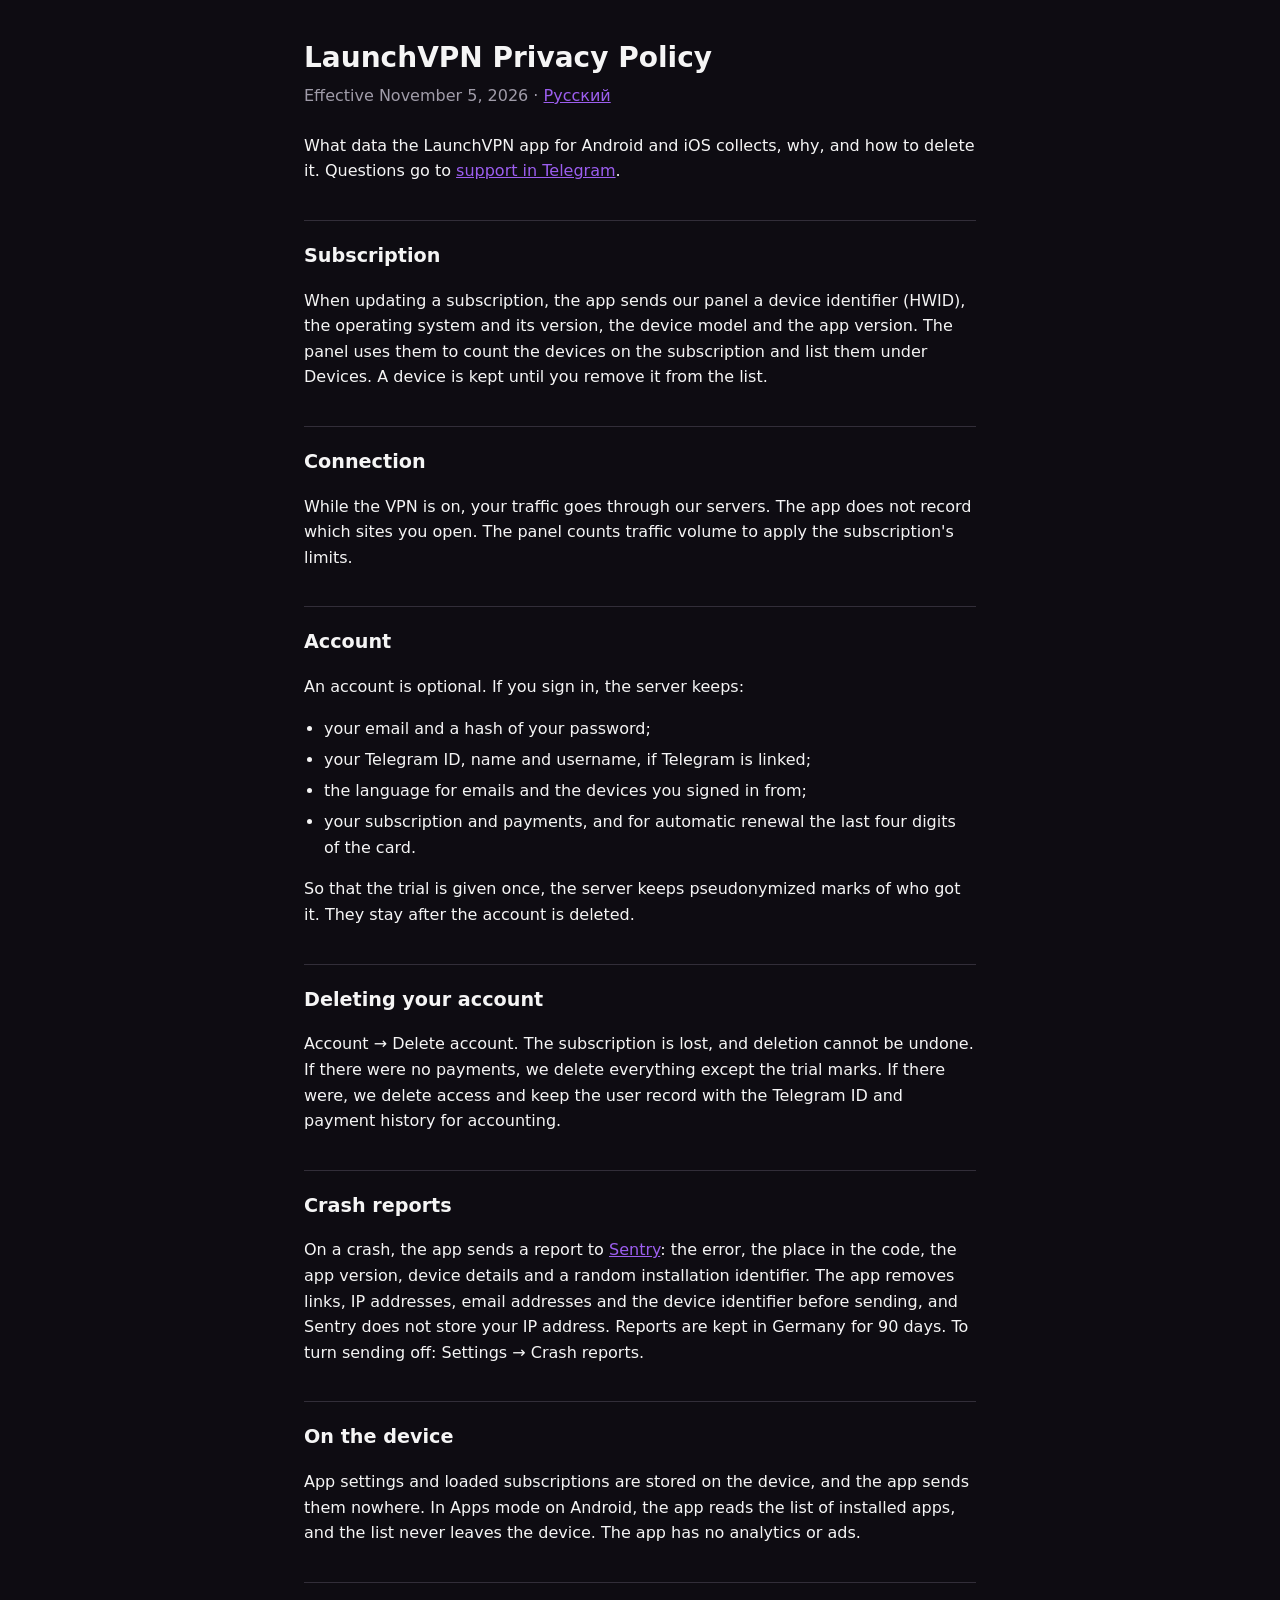
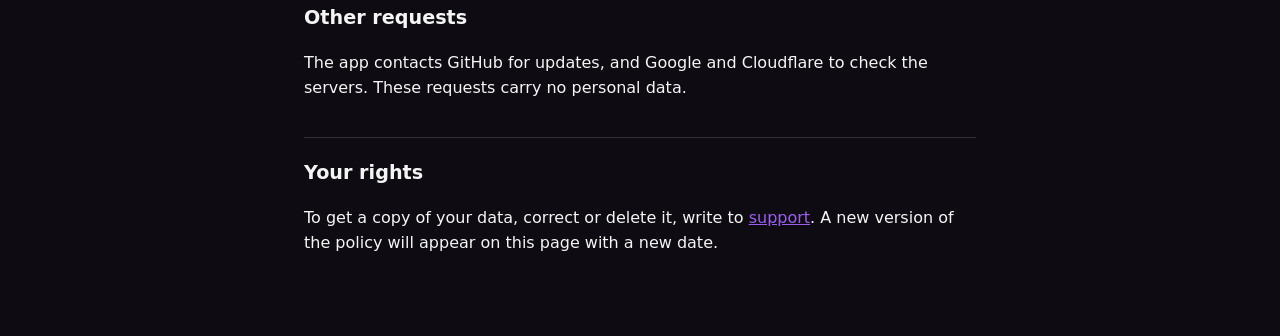
==== privacy/index.html @ 5287c762 "docs(privacy): say subscriptions stay on the device, not only there" ====
<!doctype html>
<html lang="en">
<head>
  <meta charset="utf-8">
  <meta name="viewport" content="width=device-width, initial-scale=1">
  <title>LaunchVPN Privacy Policy</title>
  <link rel="stylesheet" href="style.css">
  <link rel="alternate" hreflang="ru" href="ru/">
</head>
<body>
<main>
  <h1>LaunchVPN Privacy Policy</h1>
  <p class="meta">Effective November 5, 2026 · <a href="ru/" hreflang="ru">Русский</a></p>

  <p>What data the LaunchVPN app for Android and iOS collects, why, and how to
  delete it. Questions go to <a href="https://t.me/launchbotsupport">support in
  Telegram</a>.</p>

  <h2>Subscription</h2>
  <p>When updating a subscription, the app sends our panel a device identifier
  (HWID), the operating system and its version, the device model and the app
  version. The panel uses them to count the devices on the subscription and
  list them under Devices. A device is kept until you remove it from the
  list.</p>

  <h2>Connection</h2>
  <p>While the VPN is on, your traffic goes through our servers. The app does
  not record which sites you open. The panel counts traffic volume to apply
  the subscription's limits.</p>

  <h2>Account</h2>
  <p>An account is optional. If you sign in, the server keeps:</p>
  <ul>
    <li>your email and a hash of your password;</li>
    <li>your Telegram ID, name and username, if Telegram is linked;</li>
    <li>the language for emails and the devices you signed in from;</li>
    <li>your subscription and payments, and for automatic renewal the last
    four digits of the card.</li>
  </ul>
  <p>So that the trial is given once, the server keeps pseudonymized marks of
  who got it. They stay after the account is deleted.</p>

  <h2>Deleting your account</h2>
  <p>Account → Delete account. The subscription is lost, and deletion cannot
  be undone. If there were no payments, we delete everything except the trial
  marks. If there were, we delete access and keep the user record with the
  Telegram ID and payment history for accounting.</p>

  <h2>Crash reports</h2>
  <p>On a crash, the app sends a report to
  <a href="https://sentry.io/privacy/">Sentry</a>: the error, the place in the
  code, the app version, device details and a random installation identifier.
  The app removes links, IP addresses, email addresses and the device
  identifier before sending, and Sentry does not store your IP address.
  Reports are kept in Germany for 90 days. To turn sending off: Settings →
  Crash reports.</p>

  <h2>On the device</h2>
  <p>App settings and loaded subscriptions are stored on the device, and the
  app sends them nowhere. In Apps mode on
  Android, the app reads the list of installed apps, and the list never leaves
  the device. The app has no analytics or ads.</p>

  <h2>Other requests</h2>
  <p>The app contacts GitHub for updates, and Google and Cloudflare to check
  the servers. These requests carry no personal data.</p>

  <h2>Your rights</h2>
  <p>To get a copy of your data, correct or delete it, write to
  <a href="https://t.me/launchbotsupport">support</a>. A new version of the
  policy will appear on this page with a new date.</p>
</main>
</body>
</html>
---- privacy/style.css ----
/* The App's dark palette, lib/brand/theme.dart. */
:root {
  color-scheme: dark;
  --bg: #0e0c12;
  --surface: #18161d;
  --line: #322e39;
  --ink: #f5f5f5;
  --muted: #a09ca9;
  --accent: #9c5eef;
}

body {
  margin: 0;
  background: var(--bg);
  color: var(--ink);
  font: 16px/1.6 system-ui, -apple-system, "Segoe UI", Roboto, sans-serif;
}

main {
  max-width: 42rem;
  margin: 0 auto;
  padding: 2.5rem 1.25rem 4rem;
}

h1 {
  font-size: 1.75rem;
  line-height: 1.25;
  margin: 0 0 0.5rem;
}

h2 {
  font-size: 1.2rem;
  margin: 2.25rem 0 0.5rem;
  padding-top: 1.25rem;
  border-top: 1px solid var(--line);
}

a {
  color: var(--accent);
}

.meta {
  color: var(--muted);
  margin: 0 0 1.5rem;
}

ul {
  padding-left: 1.25rem;
}

li + li {
  margin-top: 0.35rem;
}
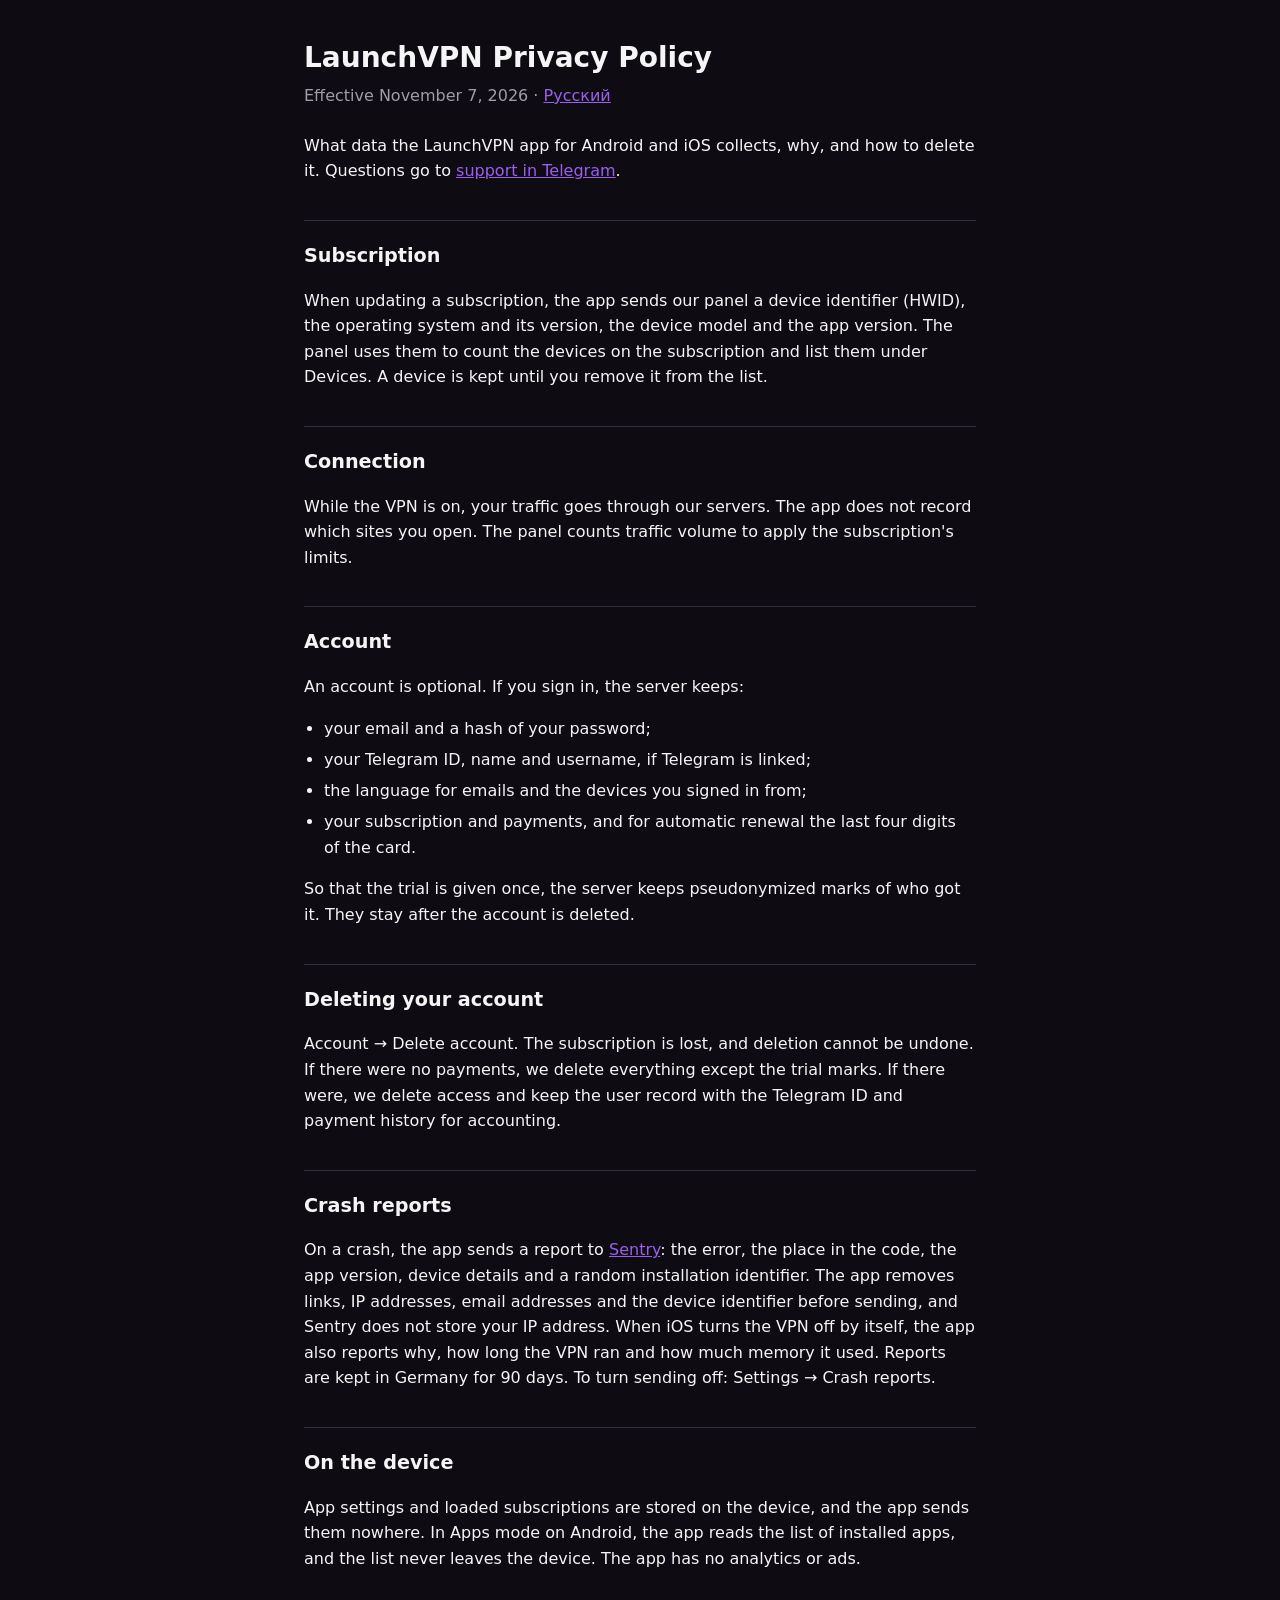
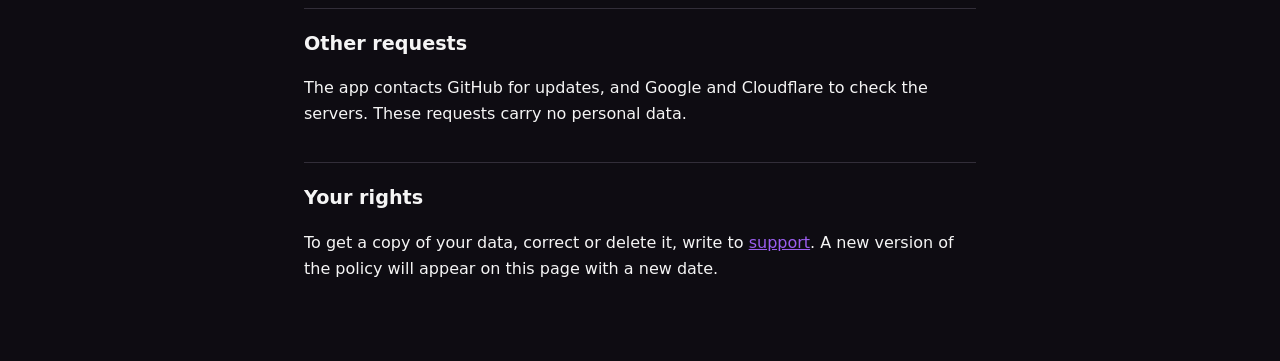
==== commit 1cfdc1b3: "feat(ios): Sentry learns why iOS stopped the VPN (LVPN-70) The tunnel extension keeps a record of ea" ====
--- a/privacy/index.html
+++ b/privacy/index.html
@@ -10,7 +10,7 @@
 <body>
 <main>
   <h1>LaunchVPN Privacy Policy</h1>
-  <p class="meta">Effective November 5, 2026 · <a href="ru/" hreflang="ru">Русский</a></p>
+  <p class="meta">Effective November 7, 2026 · <a href="ru/" hreflang="ru">Русский</a></p>
 
   <p>What data the LaunchVPN app for Android and iOS collects, why, and how to
   delete it. Questions go to <a href="https://t.me/launchbotsupport">support in
@@ -52,7 +52,8 @@
   code, the app version, device details and a random installation identifier.
   The app removes links, IP addresses, email addresses and the device
   identifier before sending, and Sentry does not store your IP address.
-  Reports are kept in Germany for 90 days. To turn sending off: Settings →
+  When iOS turns the VPN off by itself, the app also reports why, how long the
+  VPN ran and how much memory it used. Reports are kept in Germany for 90 days. To turn sending off: Settings →
   Crash reports.</p>
 
   <h2>On the device</h2>
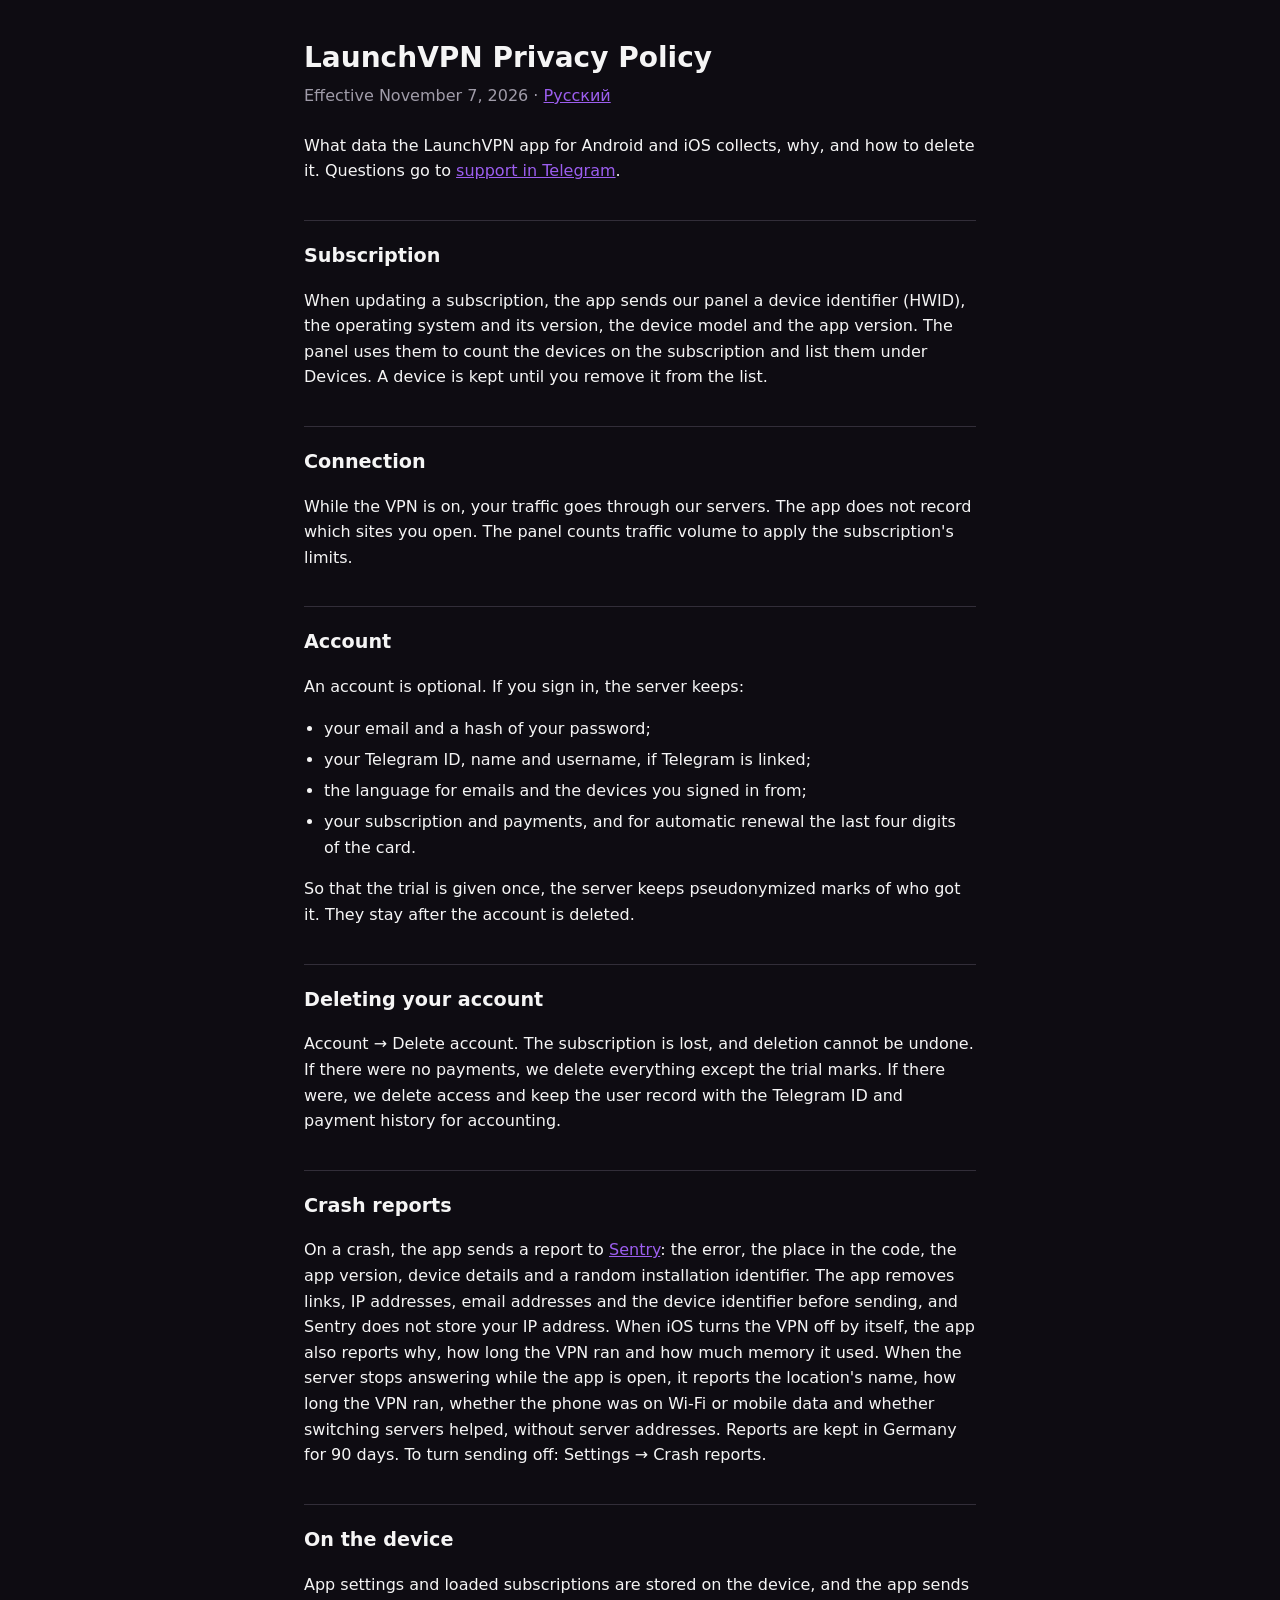
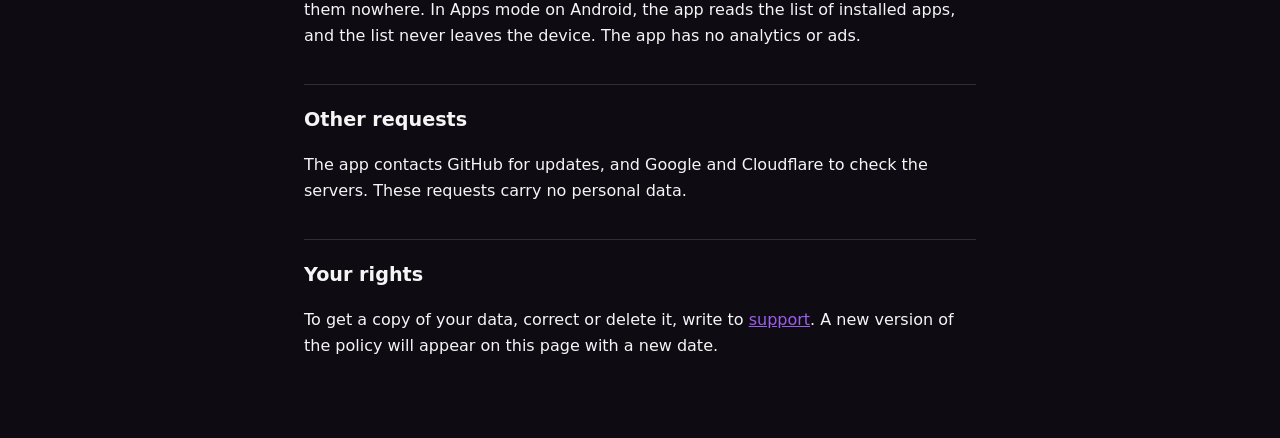
==== commit fc5f252c: "feat(home): connected only once a check gets through the tunnel (LVPN-71) «Подключено» meant only th" ====
--- a/privacy/index.html
+++ b/privacy/index.html
@@ -53,8 +53,11 @@
   The app removes links, IP addresses, email addresses and the device
   identifier before sending, and Sentry does not store your IP address.
   When iOS turns the VPN off by itself, the app also reports why, how long the
-  VPN ran and how much memory it used. Reports are kept in Germany for 90 days. To turn sending off: Settings →
-  Crash reports.</p>
+  VPN ran and how much memory it used. When the server stops answering while
+  the app is open, it reports the location's name, how long the VPN ran,
+  whether the phone was on Wi-Fi or mobile data and whether switching servers
+  helped, without server addresses. Reports are kept in Germany for 90 days.
+  To turn sending off: Settings → Crash reports.</p>
 
   <h2>On the device</h2>
   <p>App settings and loaded subscriptions are stored on the device, and the
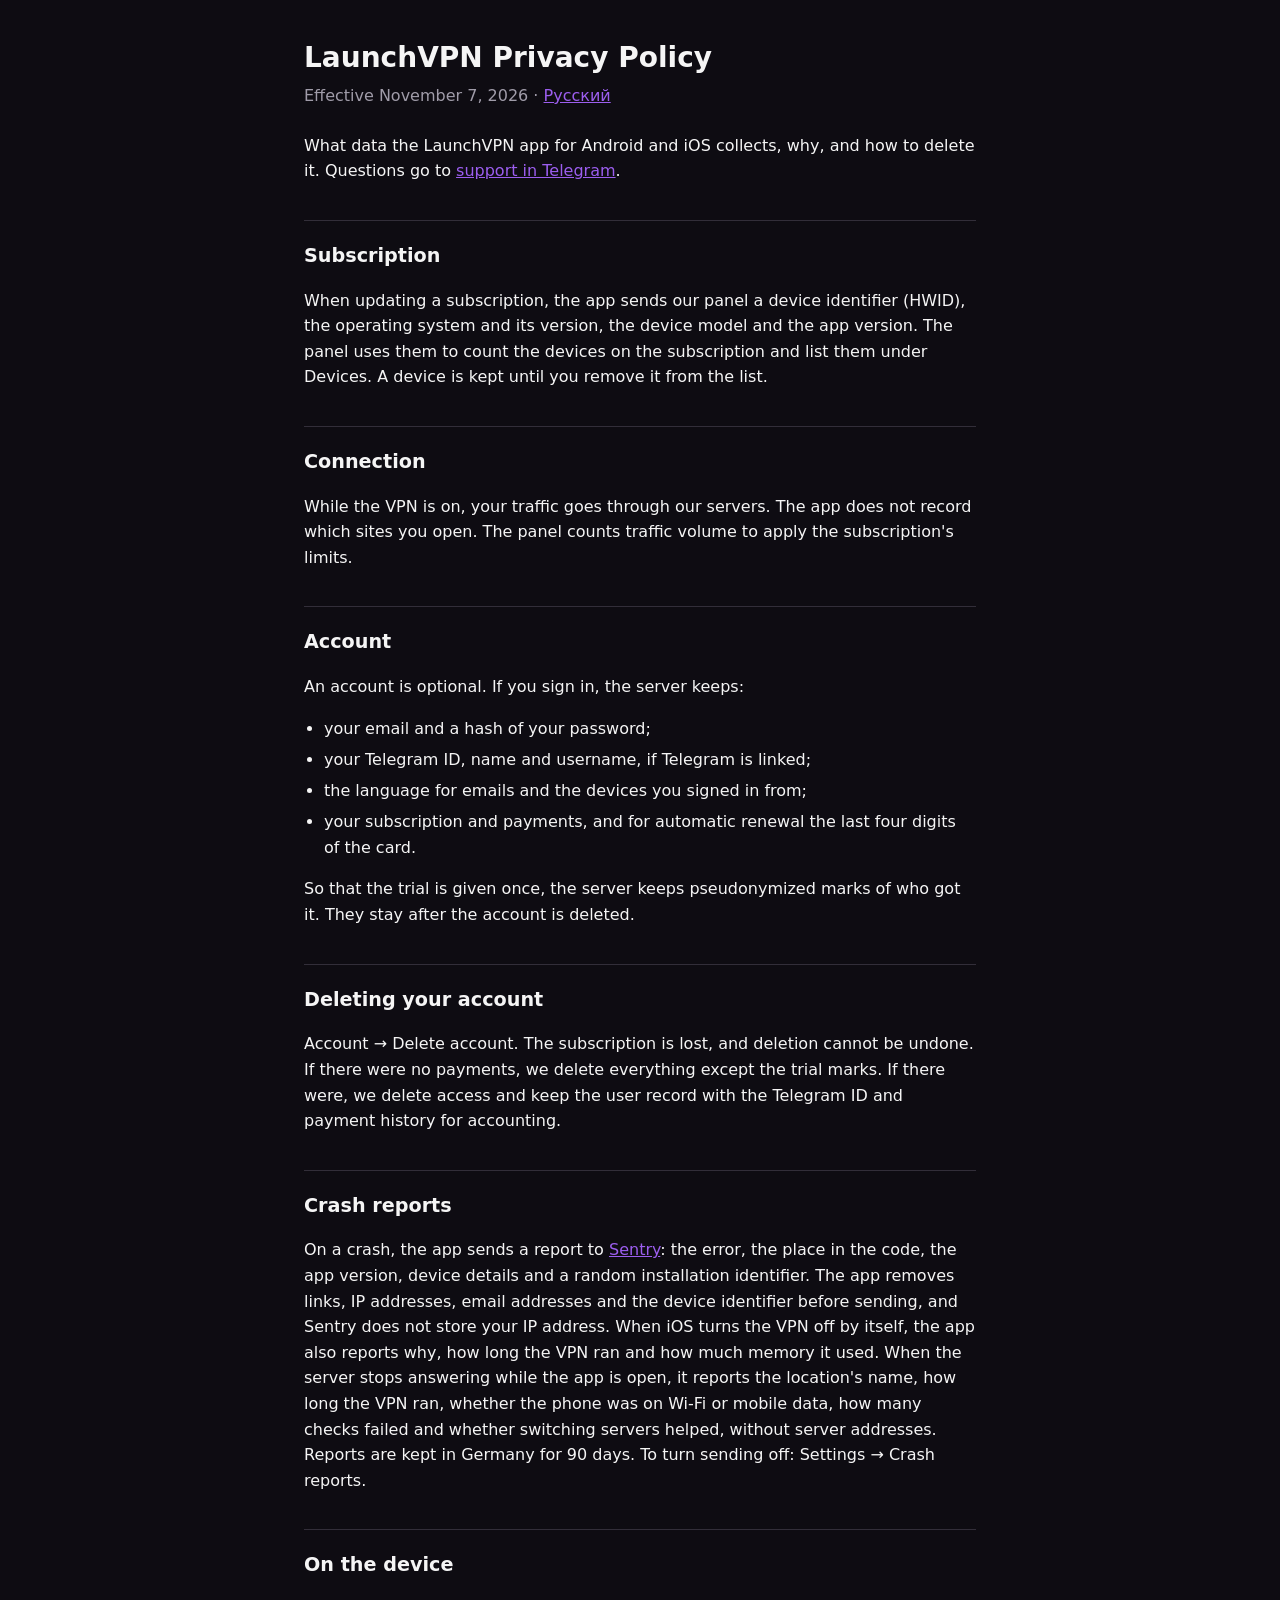
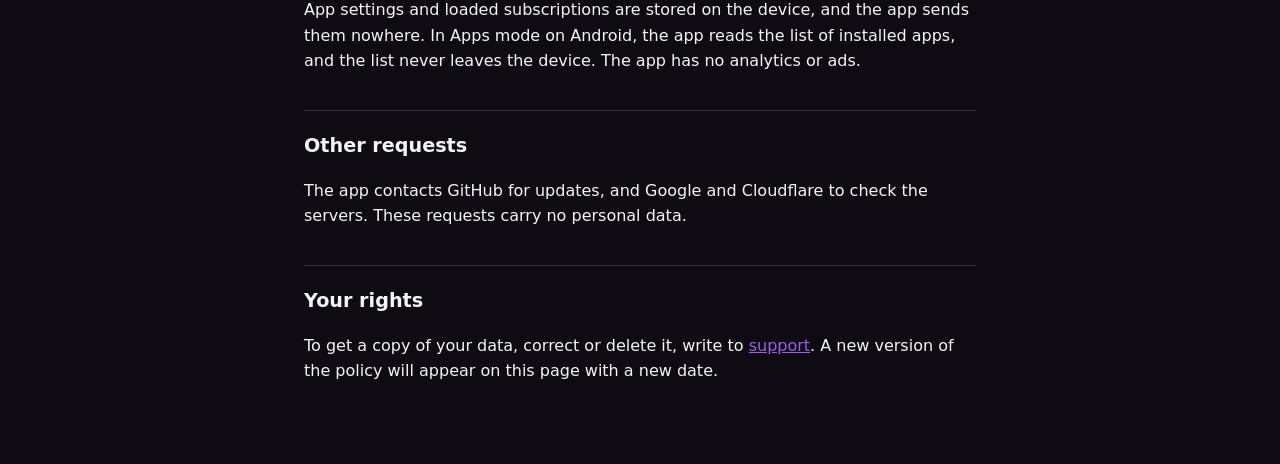
==== commit d4590816: "fix(connect): the connection check counts only failures seconds apart Review of LVPN-71 found these:" ====
--- a/privacy/index.html
+++ b/privacy/index.html
@@ -55,8 +55,8 @@
   When iOS turns the VPN off by itself, the app also reports why, how long the
   VPN ran and how much memory it used. When the server stops answering while
   the app is open, it reports the location's name, how long the VPN ran,
-  whether the phone was on Wi-Fi or mobile data and whether switching servers
-  helped, without server addresses. Reports are kept in Germany for 90 days.
+  whether the phone was on Wi-Fi or mobile data, how many checks failed and
+  whether switching servers helped, without server addresses. Reports are kept in Germany for 90 days.
   To turn sending off: Settings → Crash reports.</p>
 
   <h2>On the device</h2>
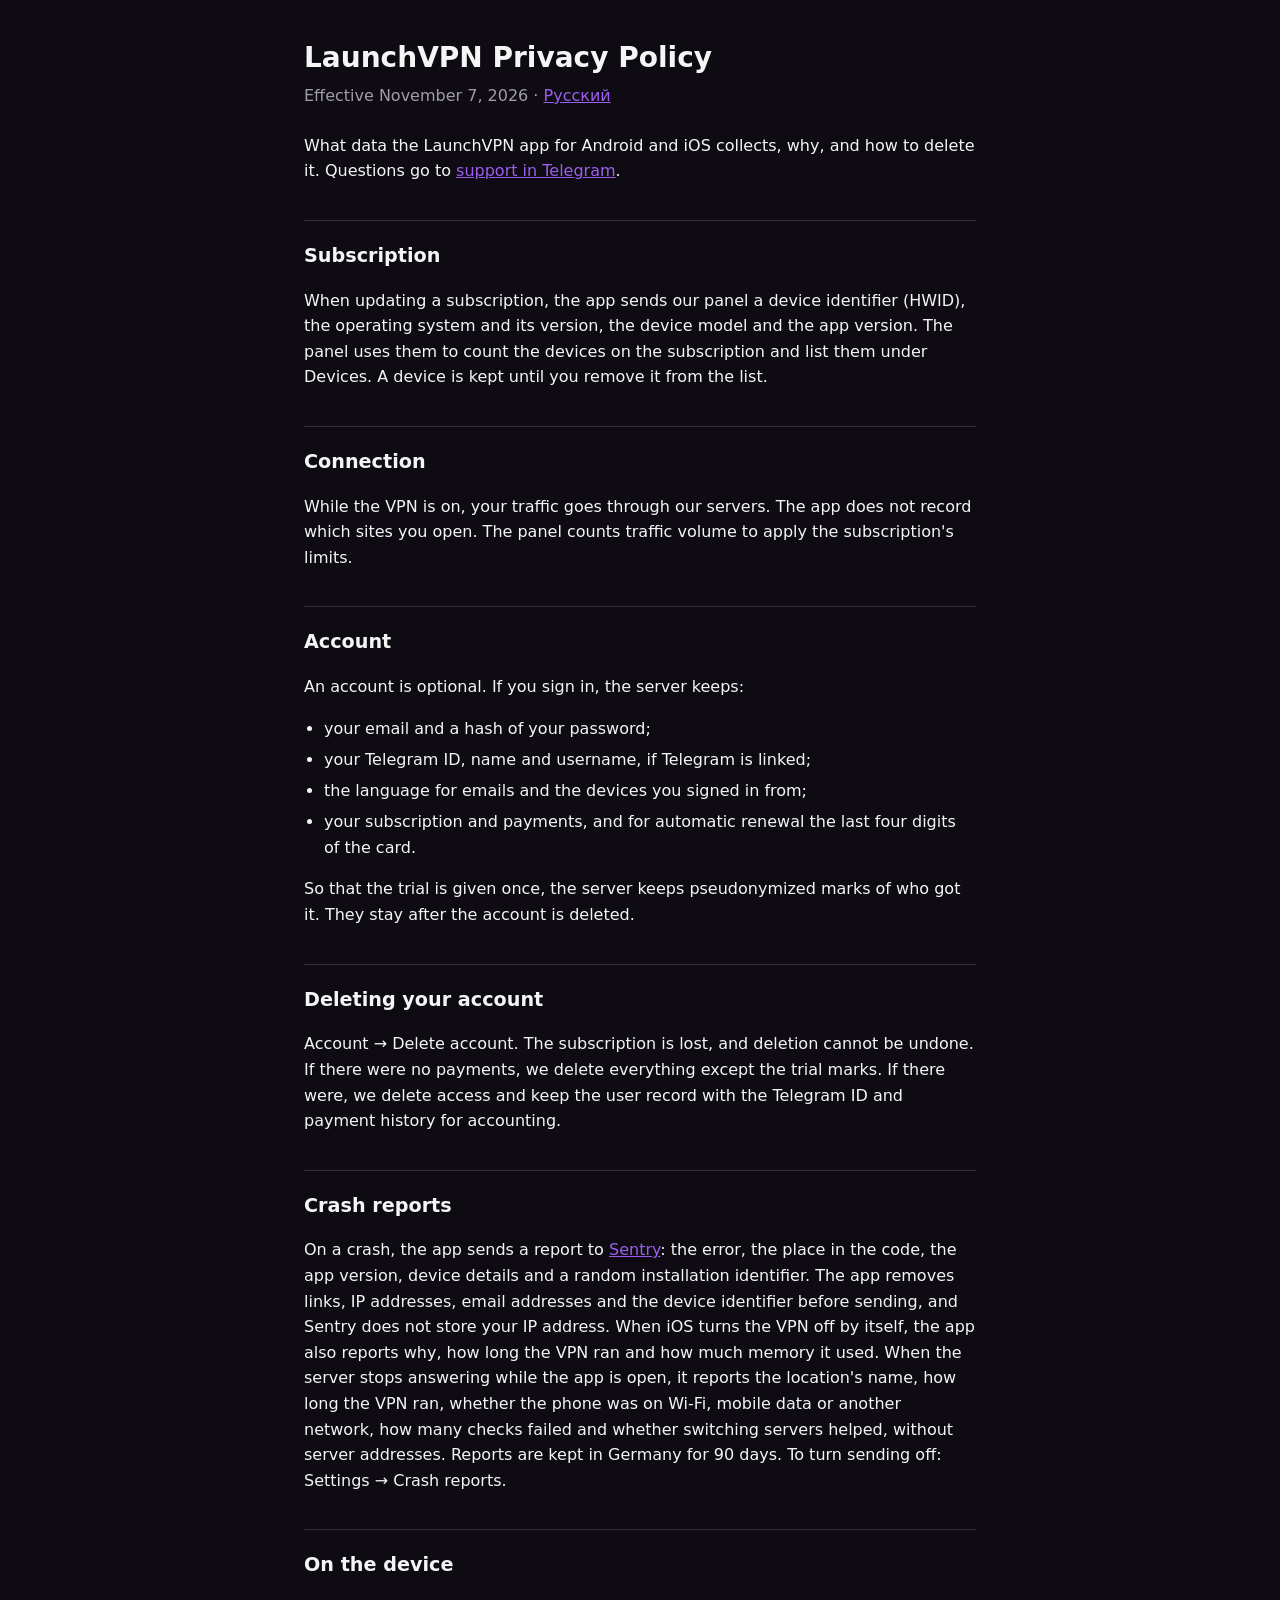
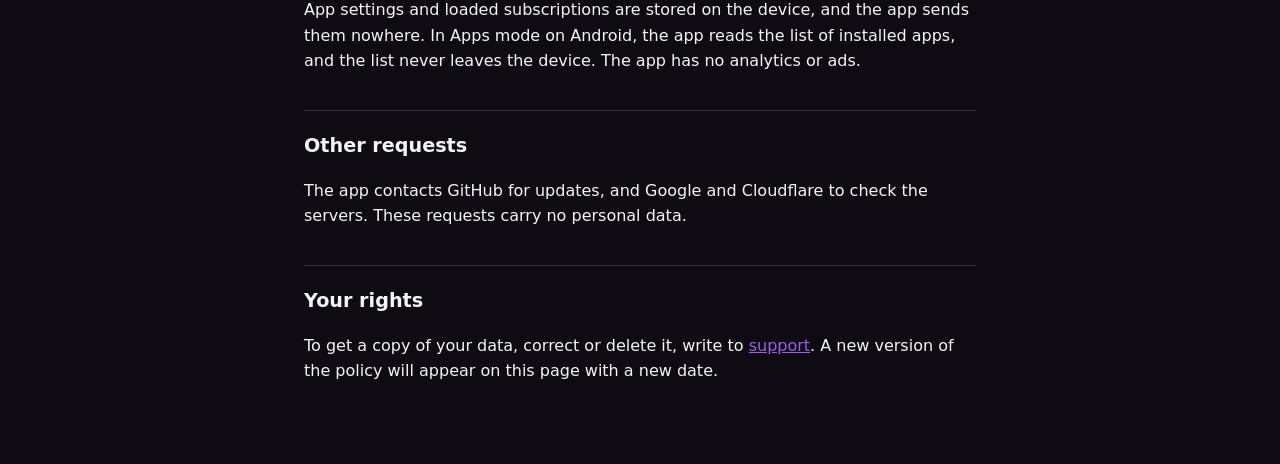
==== commit 2b536b3b: "fix(home): a starting tunnel shows no delay from outside it - While the tunnel comes up, the locatio" ====
--- a/privacy/index.html
+++ b/privacy/index.html
@@ -55,8 +55,9 @@
   When iOS turns the VPN off by itself, the app also reports why, how long the
   VPN ran and how much memory it used. When the server stops answering while
   the app is open, it reports the location's name, how long the VPN ran,
-  whether the phone was on Wi-Fi or mobile data, how many checks failed and
-  whether switching servers helped, without server addresses. Reports are kept in Germany for 90 days.
+  whether the phone was on Wi-Fi, mobile data or another network, how many
+  checks failed and whether switching servers helped, without server
+  addresses. Reports are kept in Germany for 90 days.
   To turn sending off: Settings → Crash reports.</p>
 
   <h2>On the device</h2>
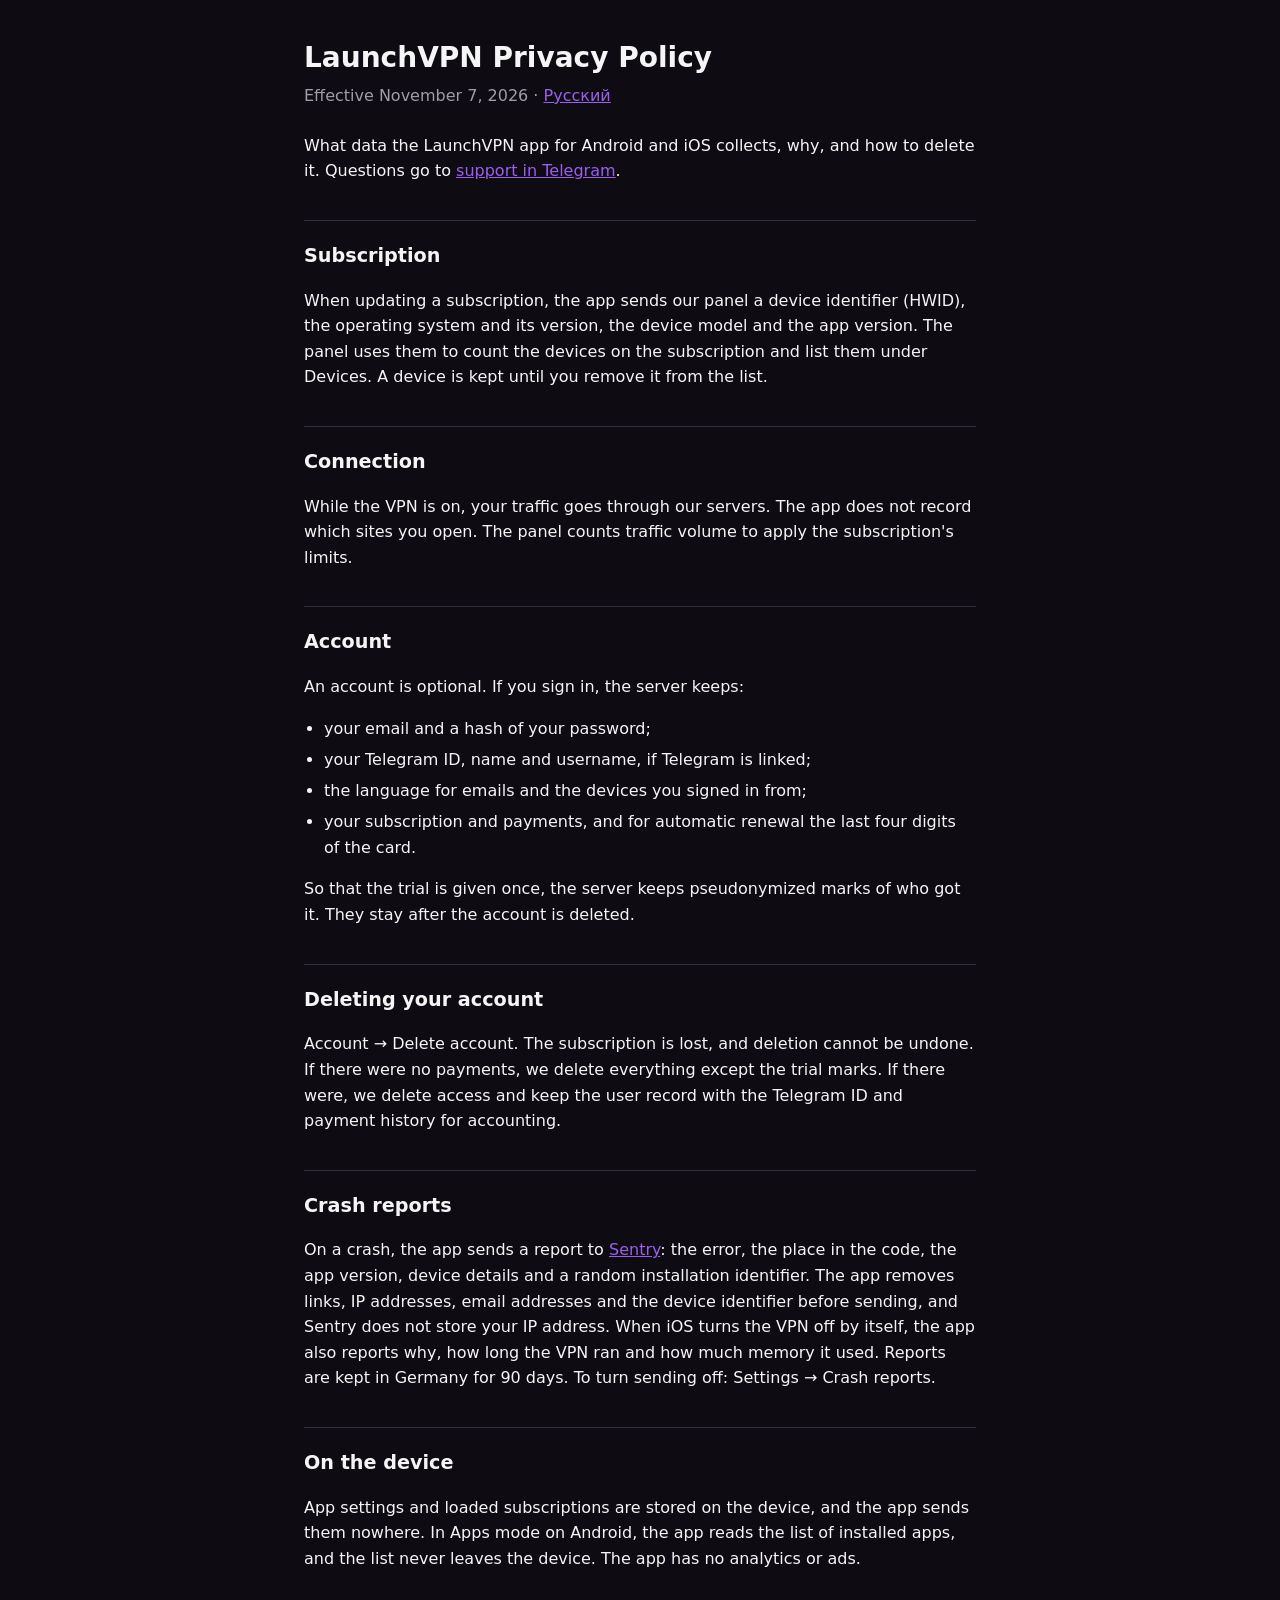
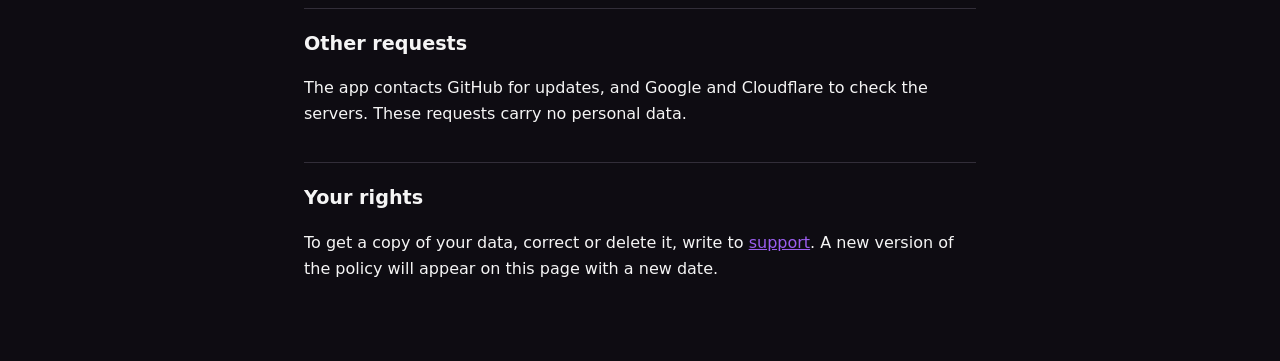
==== commit fb96c40a: "feat(ios): Sentry learns why iOS stopped the VPN (LVPN-70) (#51) * feat(ios): Sentry learns why iOS " ====
--- a/privacy/index.html
+++ b/privacy/index.html
@@ -53,11 +53,7 @@
   The app removes links, IP addresses, email addresses and the device
   identifier before sending, and Sentry does not store your IP address.
   When iOS turns the VPN off by itself, the app also reports why, how long the
-  VPN ran and how much memory it used. When the server stops answering while
-  the app is open, it reports the location's name, how long the VPN ran,
-  whether the phone was on Wi-Fi, mobile data or another network, how many
-  checks failed and whether switching servers helped, without server
-  addresses. Reports are kept in Germany for 90 days.
+  VPN ran and how much memory it used. Reports are kept in Germany for 90 days.
   To turn sending off: Settings → Crash reports.</p>
 
   <h2>On the device</h2>
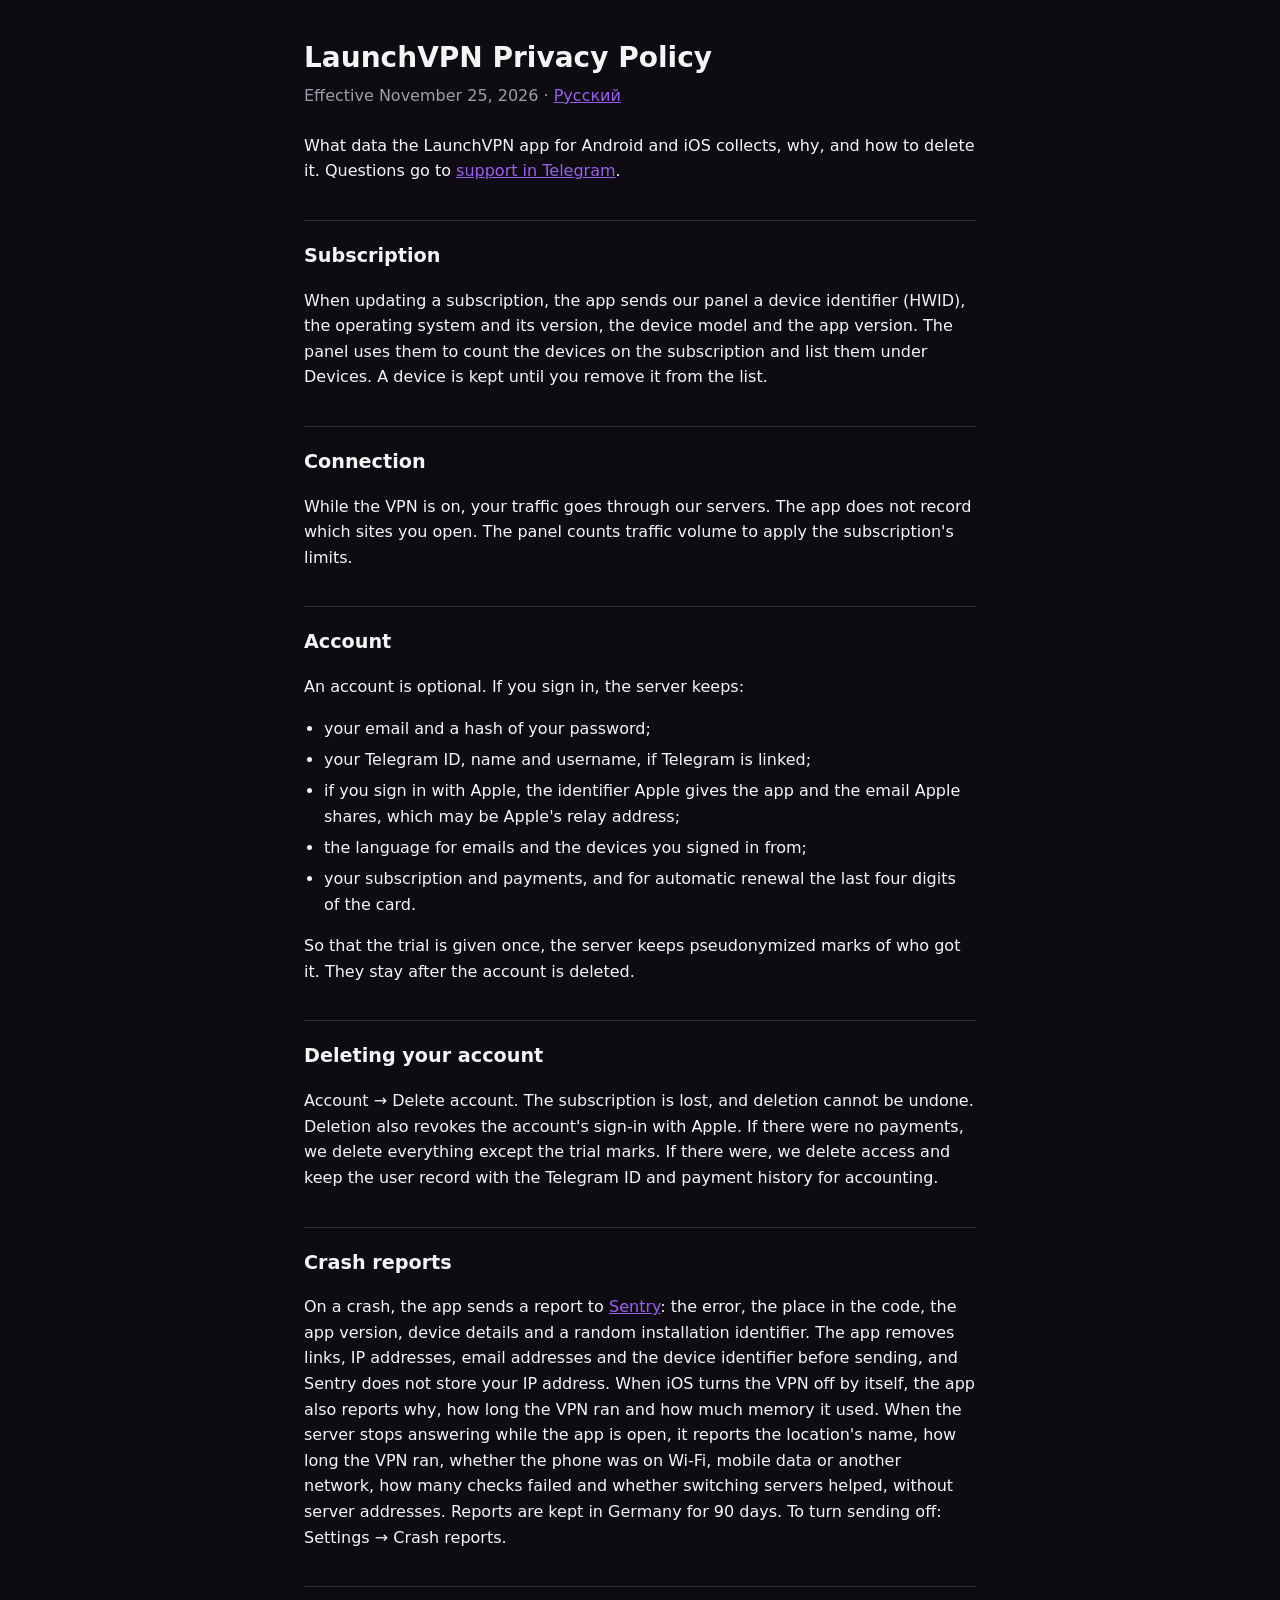
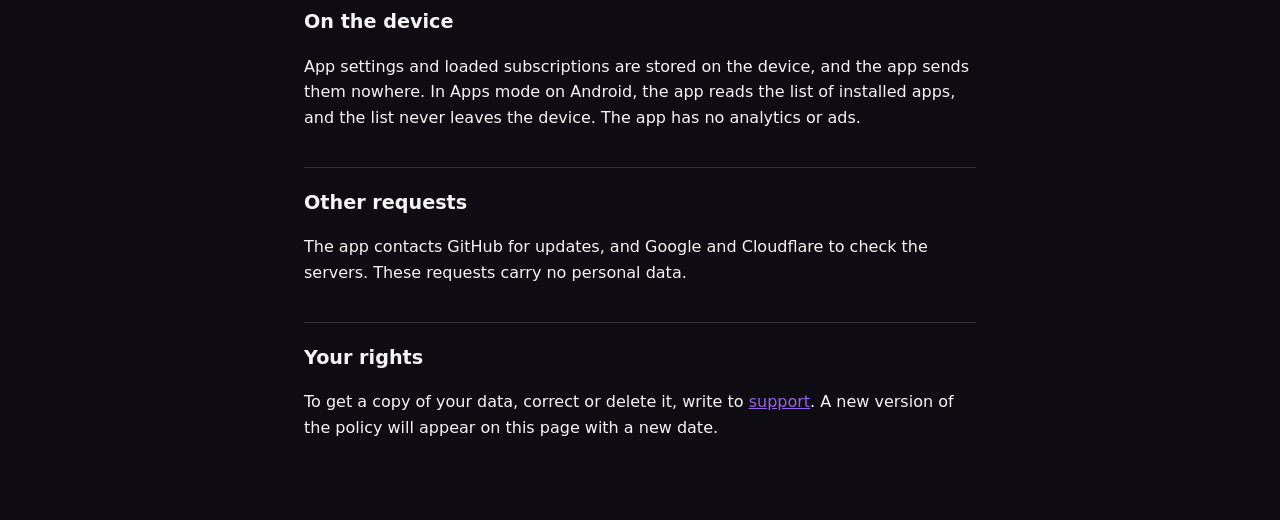
==== commit 6a05df17: "docs(privacy): the policy names sign-in with Apple (LVPN-84)" ====
--- a/privacy/index.html
+++ b/privacy/index.html
@@ -10,7 +10,7 @@
 <body>
 <main>
   <h1>LaunchVPN Privacy Policy</h1>
-  <p class="meta">Effective November 7, 2026 · <a href="ru/" hreflang="ru">Русский</a></p>
+  <p class="meta">Effective November 25, 2026 · <a href="ru/" hreflang="ru">Русский</a></p>
 
   <p>What data the LaunchVPN app for Android and iOS collects, why, and how to
   delete it. Questions go to <a href="https://t.me/launchbotsupport">support in
@@ -33,6 +33,8 @@
   <ul>
     <li>your email and a hash of your password;</li>
     <li>your Telegram ID, name and username, if Telegram is linked;</li>
+    <li>if you sign in with Apple, the identifier Apple gives the app and the
+    email Apple shares, which may be Apple's relay address;</li>
     <li>the language for emails and the devices you signed in from;</li>
     <li>your subscription and payments, and for automatic renewal the last
     four digits of the card.</li>
@@ -42,9 +44,10 @@
 
   <h2>Deleting your account</h2>
   <p>Account → Delete account. The subscription is lost, and deletion cannot
-  be undone. If there were no payments, we delete everything except the trial
-  marks. If there were, we delete access and keep the user record with the
-  Telegram ID and payment history for accounting.</p>
+  be undone. Deletion also revokes the account's sign-in with Apple. If there
+  were no payments, we delete everything except the trial marks. If there
+  were, we delete access and keep the user record with the Telegram ID and
+  payment history for accounting.</p>
 
   <h2>Crash reports</h2>
   <p>On a crash, the app sends a report to
@@ -53,7 +56,11 @@
   The app removes links, IP addresses, email addresses and the device
   identifier before sending, and Sentry does not store your IP address.
   When iOS turns the VPN off by itself, the app also reports why, how long the
-  VPN ran and how much memory it used. Reports are kept in Germany for 90 days.
+  VPN ran and how much memory it used. When the server stops answering while
+  the app is open, it reports the location's name, how long the VPN ran,
+  whether the phone was on Wi-Fi, mobile data or another network, how many
+  checks failed and whether switching servers helped, without server
+  addresses. Reports are kept in Germany for 90 days.
   To turn sending off: Settings → Crash reports.</p>
 
   <h2>On the device</h2>
